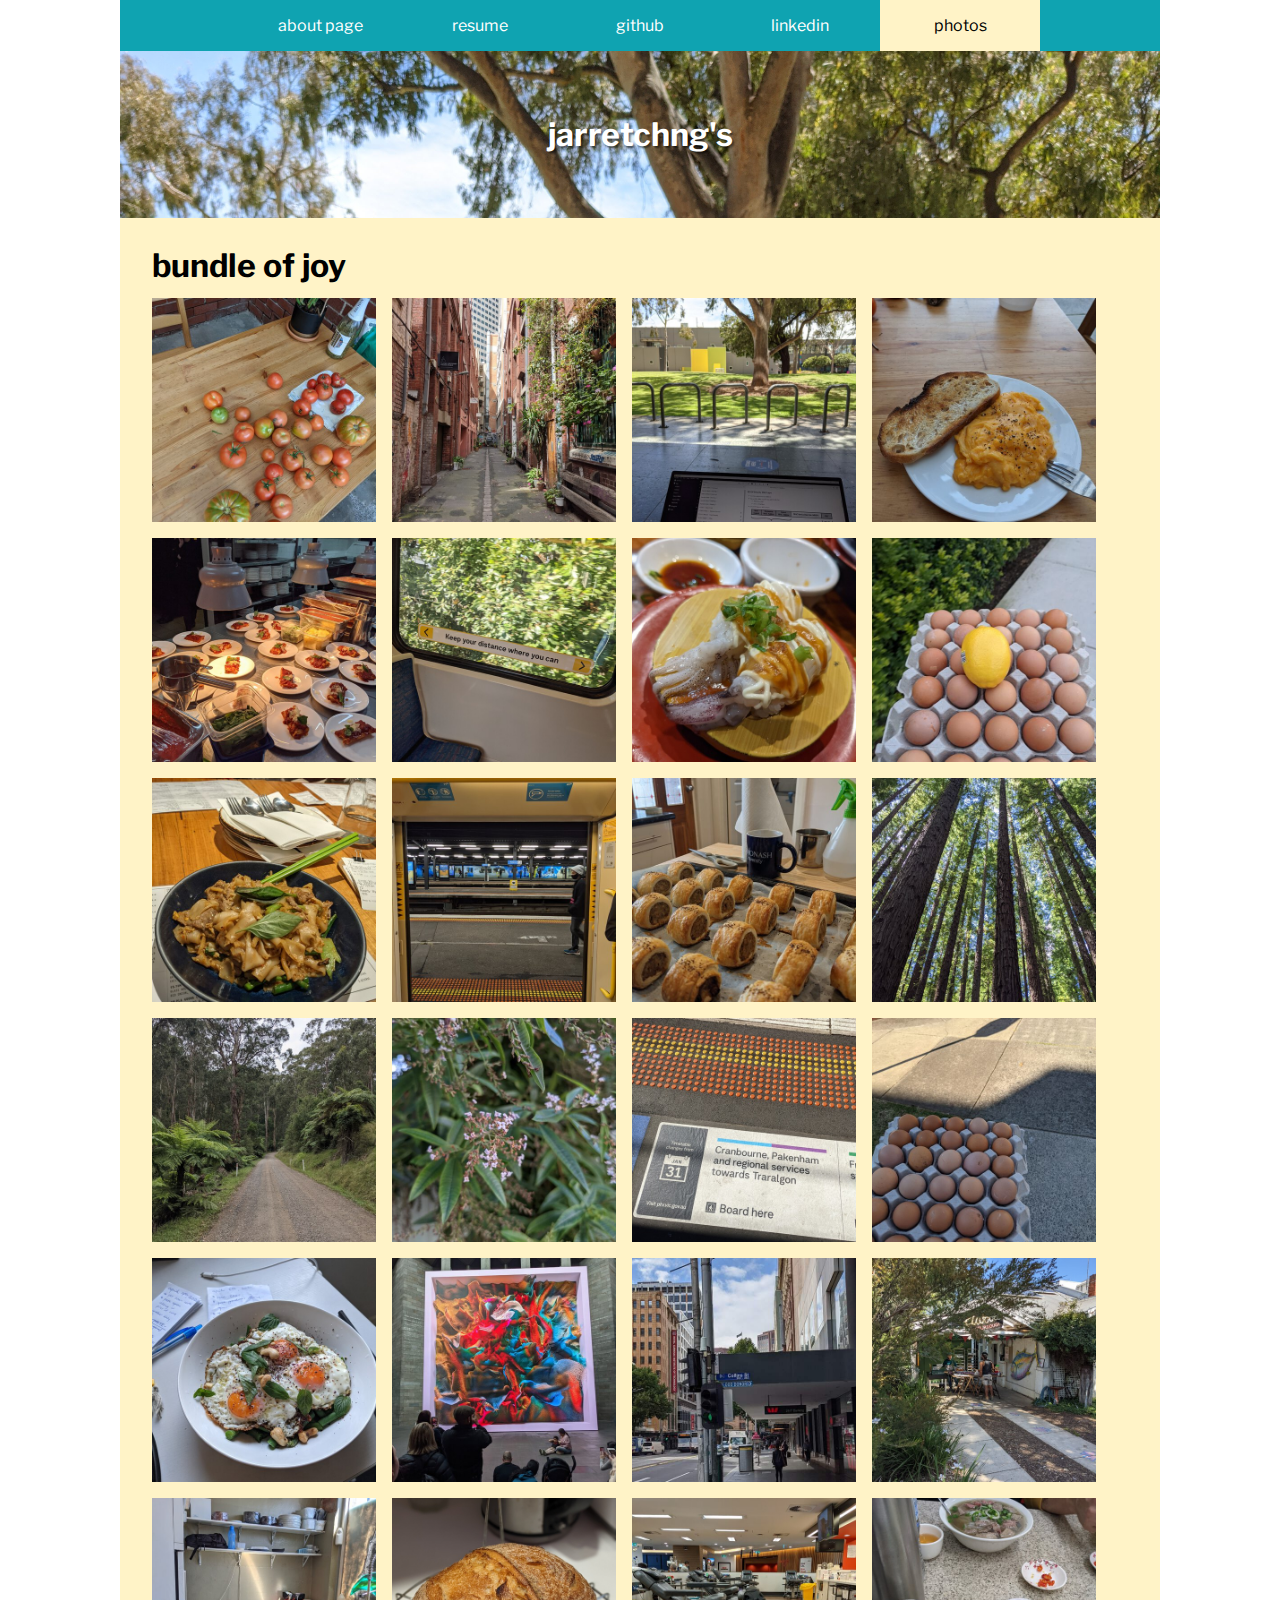
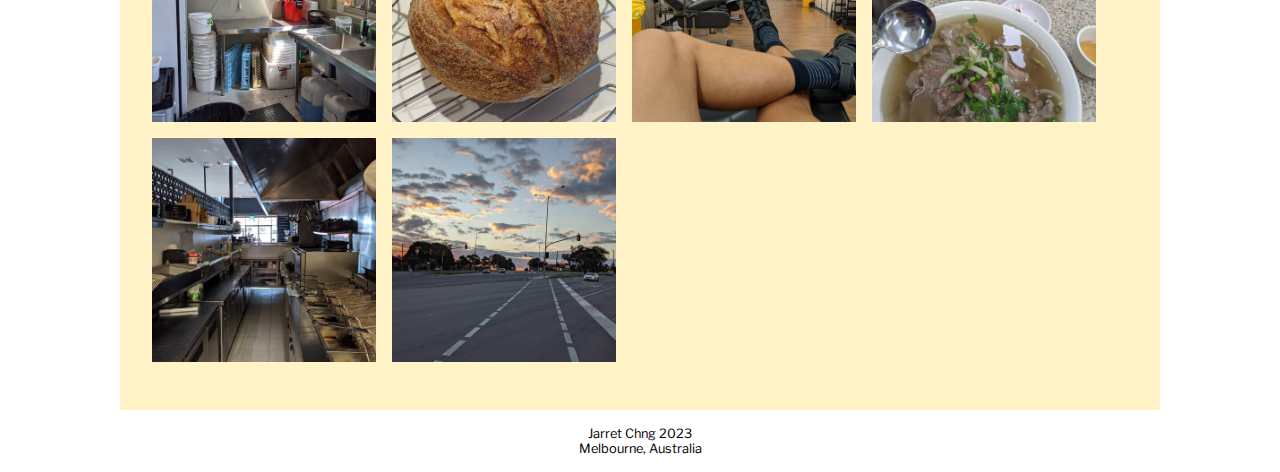
==== photos.html @ 10e005a6 "Add LinkedIn" ====
<!DOCTYPE html>
<html lang="en">

<head>
  <meta charset="UTF-8" />
  <meta name="viewport" content="width=device-width, initial-scale=1.0" />
  <title>photos</title>
  <link rel="preconnect" href="https://fonts.gstatic.com">
  <link href="https://fonts.googleapis.com/css2?family=Libre+Franklin&display=swap" rel="stylesheet">
  <link rel="stylesheet" href="./style.css" />
</head>

<body>
  <main>
    <div class="menubar">
      <div class="menu">
        <ul>
          <li><a href="./index.html">about page</a></li>
          <li><a href="./resume.html">resume</a></li>
          <li><a href="https://github.com/jchng/">github</a></li>
          <li><a href="https://www.linkedin.com/in/jarretchng/">linkedin</a></li>
          <li><a class="active" href="./photos.html">photos</a></li>
        </ul>
      </div>
      <div class="heading">
        <h1>
          jarretchng's
        </h1>
      </div>
    </div>
    <section class="gallery">
      <h1>bundle of joy</h1>
      <div>
        <img src='img/thumbs/img1.jpg'>
        <img src='img/thumbs/img2.jpg'>
        <img src='img/thumbs/img3.jpg'>
        <img src='img/thumbs/img4.jpg'>
        <img src='img/thumbs/img5.jpg'>
        <img src='img/thumbs/img6.jpg'>
        <img src='img/thumbs/img7.jpg'>
        <img src='img/thumbs/img8.jpg'>
        <img src='img/thumbs/img9.jpg'>
        <img src='img/thumbs/img10.jpg'>
        <img src='img/thumbs/img11.jpg'>
        <img src='img/thumbs/img12.jpg'>
        <img src='img/thumbs/img13.jpg'>
        <img src='img/thumbs/img14.jpg'>
        <img src='img/thumbs/img15.jpg'>
        <img src='img/thumbs/img16.jpg'>
        <img src='img/thumbs/img17.jpg'>
        <img src='img/thumbs/img18.jpg'>
        <img src='img/thumbs/img19.jpg'>
        <img src='img/thumbs/img20.jpg'>
        <img src='img/thumbs/img21.jpg'>
        <img src='img/thumbs/img22.jpg'>
        <img src='img/thumbs/img23.jpg'>
        <img src='img/thumbs/img24.jpg'>
        <img src='img/thumbs/img25.jpg'>
        <img src='img/thumbs/img26.jpg'>
      </div>
    </section>
  </main>
</body>
<footer>
  <p>Jarret Chng 2023</p>
  <p>Melbourne, Australia</p>
</footer>
<script type="text/javascript" src="./script.js"></script>

</html>
---- style.css ----
﻿* {
  margin: 0;
  padding: 0;
  box-sizing: border-box;
  font-family: 'Libre Franklin', sans-serif;
}

main {
  min-height: 80vh;
  background: #fff3c7;
  display: flex;
  flex-direction: column;
  max-width: 65rem;
  margin: 0 auto;
}

section {
  padding: 2rem;
  line-height: 2rem;
}

h1 {
  margin-bottom: 1rem;
}

h1:not(:first-child) {
  padding-top: 3rem;
}

footer {
  display: flex;
  flex-direction: column;
  align-items: center;
  margin: 1rem 1rem;
  font-size: 0.8rem;
}

.heading {
  background-color: #ff5050;
  color: #000;
  padding: 4rem;
  display: flex;
  width: 100%;
  justify-content: center;
  background-repeat: no-repeat;
  background-size: 100%;
  transition-duration: 0.5s;
  position: relative;
}

.heading:active {
  padding-top: 15rem;
  padding-bottom: 15rem;
  transition-duration: 1s;
}

.heading h1 {
  padding: 0;
  font-weight: bold;
  color: #ffffff;
  margin: 0;
  text-shadow: 2px 2px 2px #00000080;
}

.menu ul {
  list-style-type: none;
  background-color: #0FA3B1;
  color: #fff;
  display: flex;
  flex-wrap: wrap;
  justify-content: center;
}

a {
  text-decoration: none;
  color: #0FA3B1;
}

.menu ul li a {
  padding: 1rem 2rem 1rem 2rem;
  width: 10rem;
  display: flex;
  justify-content: center;
  color: #fff
}

.menu ul li a.active {
  background-color: #fff3c7;
  color: #000;
}

.menu ul li a:hover:not(.active) {
  background-color: #D9E5D6;
  color: #000;
  transition-duration: 100ms;
}

section li {
  margin-left: 2rem;
  color: #000;
}

/* Referenced from */
/* https://www.benmarshall.me/responsive-iframes/ */
.iframe-container {
  padding-top: 56.25%;
  position: relative;
}

.iframe-container iframe {
  border: 0;
  height: 100%;
  left: 0;
  position: absolute;
  top: 0;
  width: 100%;
  max-width: 100ch;
}

.gallery div img {
  padding-right: 1rem;
  padding-bottom: 1rem;
  max-width: 15rem;
}

.gallery div {
  max-width: 100ch;
  display: flex;
  flex-wrap: wrap;
}

@media screen and (max-width: 700px) {
  .menu ul li a {
    padding: 0.5rem 0.4rem;
    width: auto;
  }

  .heading:hover {
    padding-top: 10rem;
    padding-bottom: 10rem;
    transition-duration: 1s;
  }
}

.column div {
  margin-right: 1rem;
}
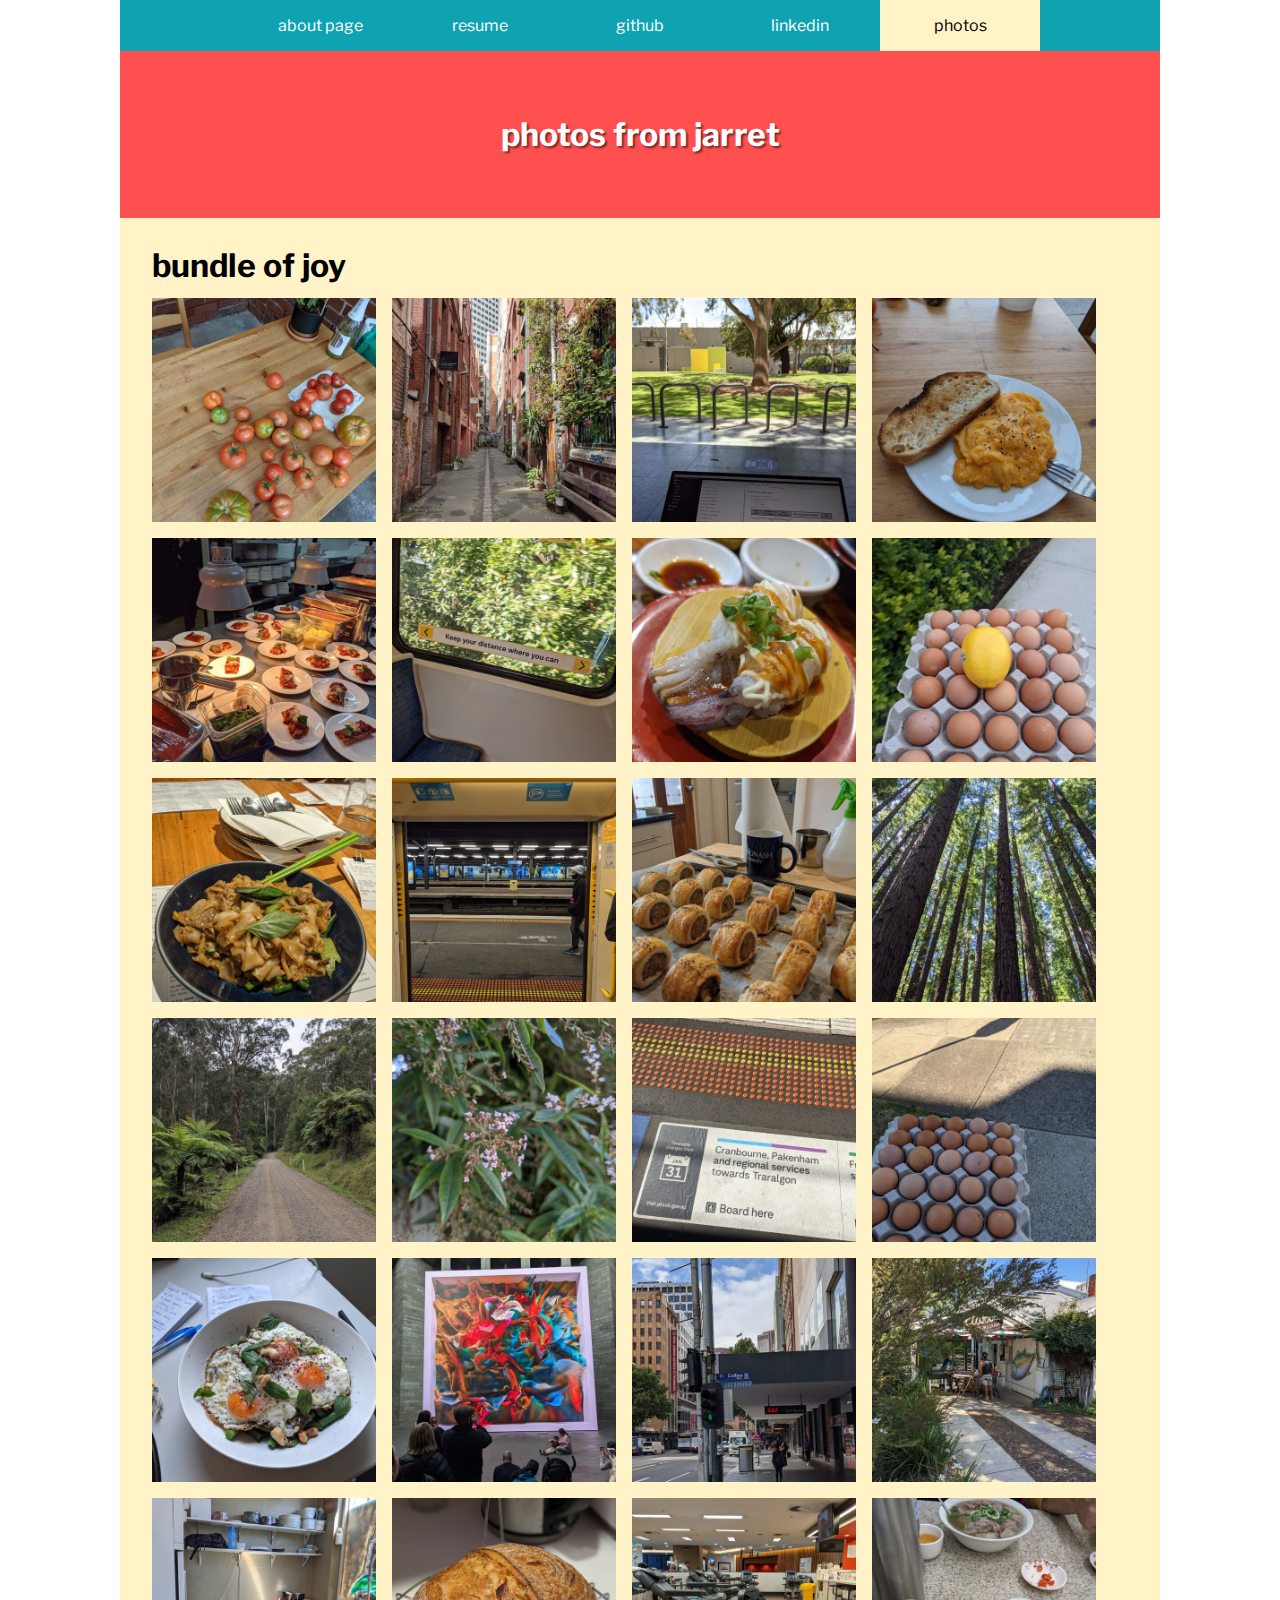
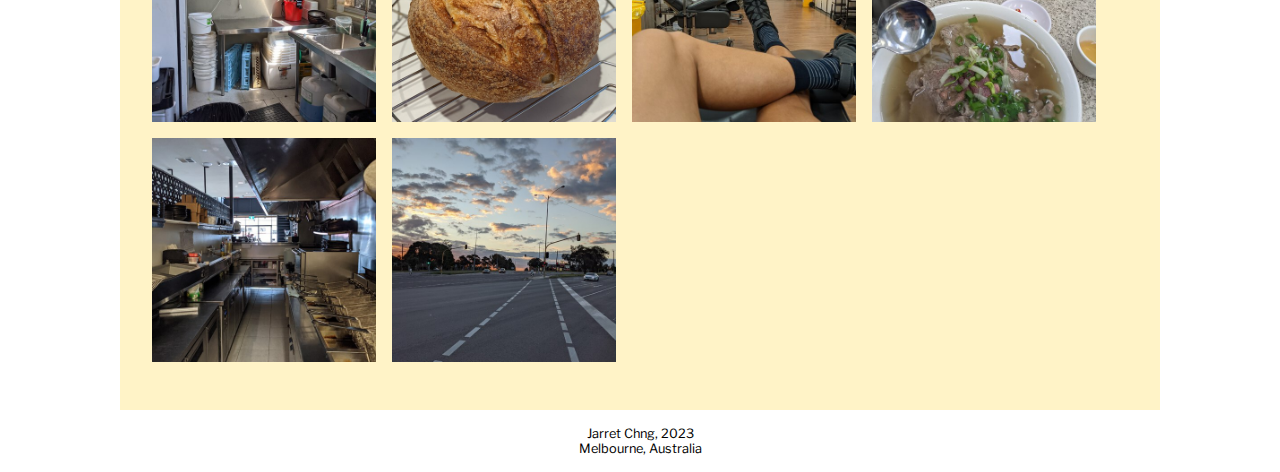
==== commit 2766b5f0: "Minor updates" ====
--- a/photos.html
+++ b/photos.html
@@ -24,7 +24,7 @@
       </div>
       <div class="heading">
         <h1>
-          jarretchng's
+          photos from jarret
         </h1>
       </div>
     </div>
@@ -62,7 +62,7 @@
   </main>
 </body>
 <footer>
-  <p>Jarret Chng 2023</p>
+  <p>Jarret Chng, 2023</p>
   <p>Melbourne, Australia</p>
 </footer>
 <script type="text/javascript" src="./script.js"></script>
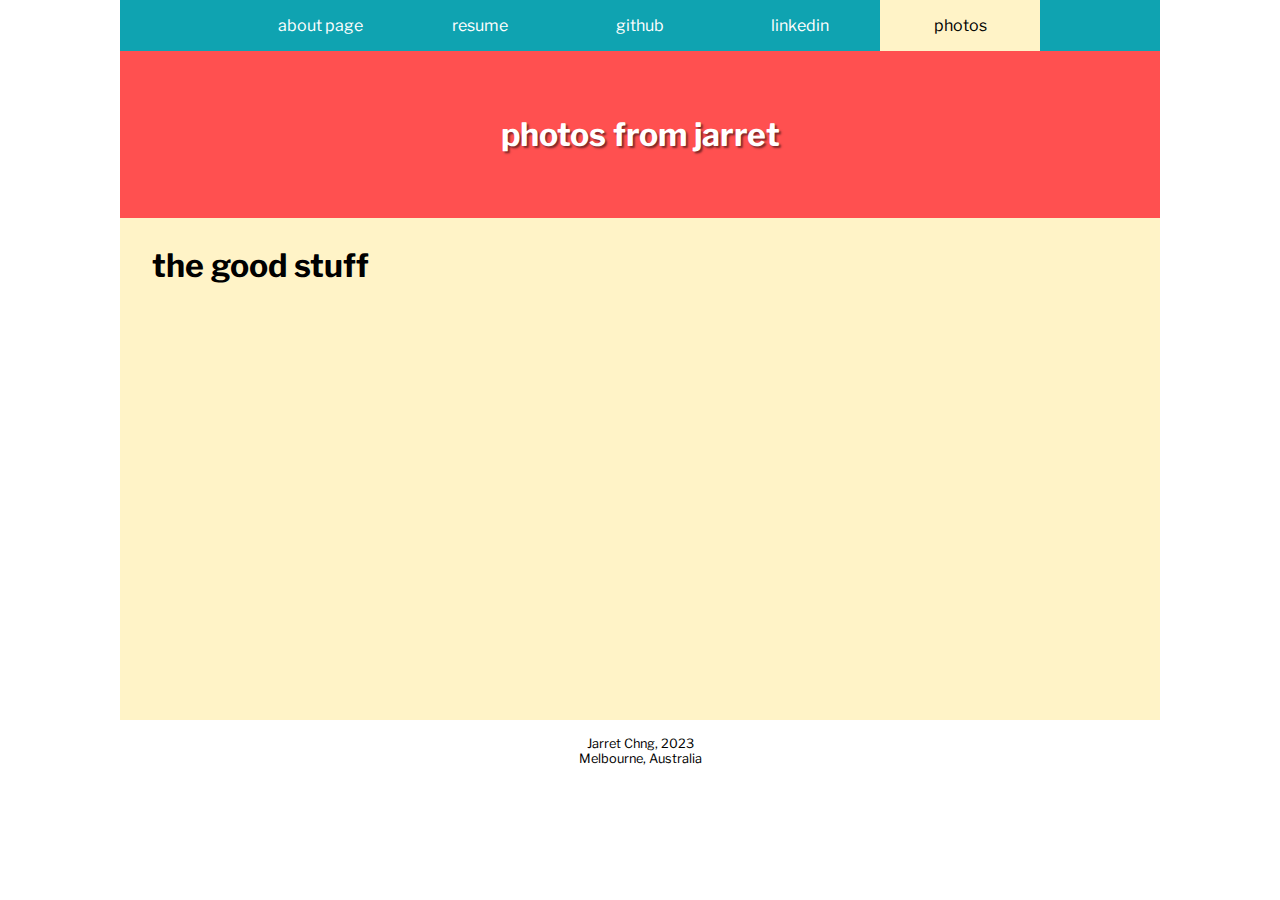
==== commit afb6002a: "Remove old images and scripts from repository" ====
--- a/photos.html
+++ b/photos.html
@@ -29,34 +29,8 @@
       </div>
     </div>
     <section class="gallery">
-      <h1>bundle of joy</h1>
-      <div>
-        <img src='img/thumbs/img1.jpg'>
-        <img src='img/thumbs/img2.jpg'>
-        <img src='img/thumbs/img3.jpg'>
-        <img src='img/thumbs/img4.jpg'>
-        <img src='img/thumbs/img5.jpg'>
-        <img src='img/thumbs/img6.jpg'>
-        <img src='img/thumbs/img7.jpg'>
-        <img src='img/thumbs/img8.jpg'>
-        <img src='img/thumbs/img9.jpg'>
-        <img src='img/thumbs/img10.jpg'>
-        <img src='img/thumbs/img11.jpg'>
-        <img src='img/thumbs/img12.jpg'>
-        <img src='img/thumbs/img13.jpg'>
-        <img src='img/thumbs/img14.jpg'>
-        <img src='img/thumbs/img15.jpg'>
-        <img src='img/thumbs/img16.jpg'>
-        <img src='img/thumbs/img17.jpg'>
-        <img src='img/thumbs/img18.jpg'>
-        <img src='img/thumbs/img19.jpg'>
-        <img src='img/thumbs/img20.jpg'>
-        <img src='img/thumbs/img21.jpg'>
-        <img src='img/thumbs/img22.jpg'>
-        <img src='img/thumbs/img23.jpg'>
-        <img src='img/thumbs/img24.jpg'>
-        <img src='img/thumbs/img25.jpg'>
-        <img src='img/thumbs/img26.jpg'>
+      <h1>the good stuff</h1>
+      <div id="imageContainer">
       </div>
     </section>
   </main>
@@ -65,6 +39,6 @@
   <p>Jarret Chng, 2023</p>
   <p>Melbourne, Australia</p>
 </footer>
-<script type="text/javascript" src="./script.js"></script>
-
+<script type="module" src="./script.js"></script>
+<script type="module" src="./populateGallery.js"></script>
 </html>
--- a/style.css
+++ b/style.css
@@ -145,3 +145,18 @@
 .column div {
   margin-right: 1rem;
 }
+
+.wsp-logo {
+  min-height: 80px;
+  min-width: 80px;
+  background-color: #ff372f;
+  display: flex;
+  align-items: center;
+  justify-content: center;
+}
+
+.wsp-logo img {
+  max-width: 50px;
+  margin-top: 10px;
+  filter: invert(100%);
+}
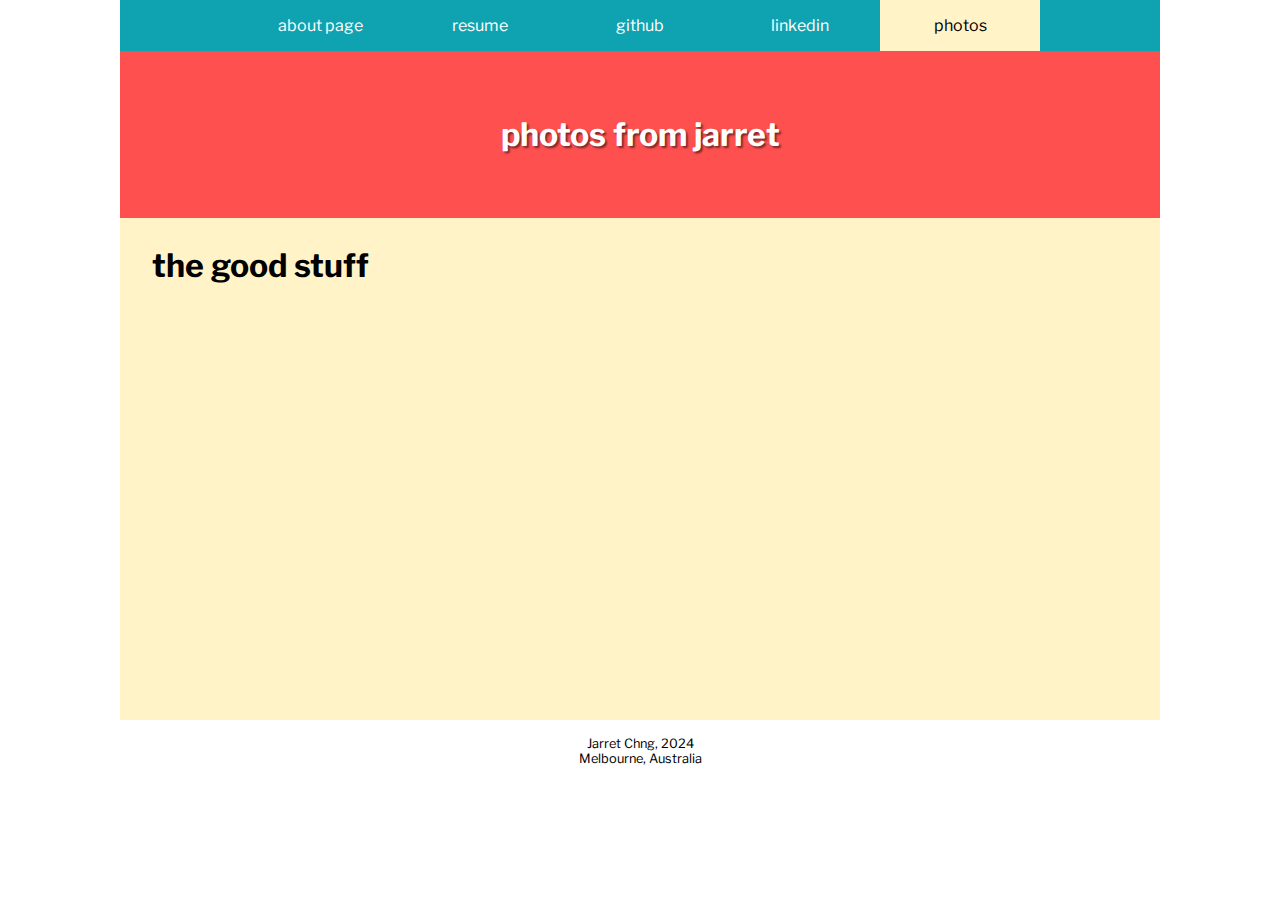
==== commit 1c3e1b6b: "2024 Update" ====
--- a/photos.html
+++ b/photos.html
@@ -36,7 +36,7 @@
   </main>
 </body>
 <footer>
-  <p>Jarret Chng, 2023</p>
+  <p>Jarret Chng, 2024</p>
   <p>Melbourne, Australia</p>
 </footer>
 <script type="module" src="./script.js"></script>
--- a/style.css
+++ b/style.css
@@ -117,10 +117,39 @@
   max-width: 100ch;
 }
 
+section.gallery {
+  padding-right: 1rem;
+}
+
 .gallery div img {
   padding-right: 1rem;
   padding-bottom: 1rem;
-  max-width: 15rem;
+  max-width: 100%;
+
+  /* Custom, iPhone Retina */
+  @media only screen and (min-width : 320px) {
+    max-width: 100%;
+  }
+
+  /* Extra Small Devices, Phones */
+  @media only screen and (min-width : 480px) {
+    max-width: 50%;
+  }
+
+  /* Small Devices, Tablets */
+  @media only screen and (min-width : 768px) {
+    max-width: 33.3%;
+  }
+
+  /* Medium Devices, Desktops */
+  @media only screen and (min-width : 992px) {
+    max-width: 25%;
+  }
+
+  /* Large Devices, Wide Screens */
+  @media only screen and (min-width : 1200px) {
+    max-width: 25%;
+  }
 }
 
 .gallery div {
@@ -129,7 +158,7 @@
   flex-wrap: wrap;
 }
 
-@media screen and (max-width: 700px) {
+@media screen and (max-width: 768px) {
   .menu ul li a {
     padding: 0.5rem 0.4rem;
     width: auto;
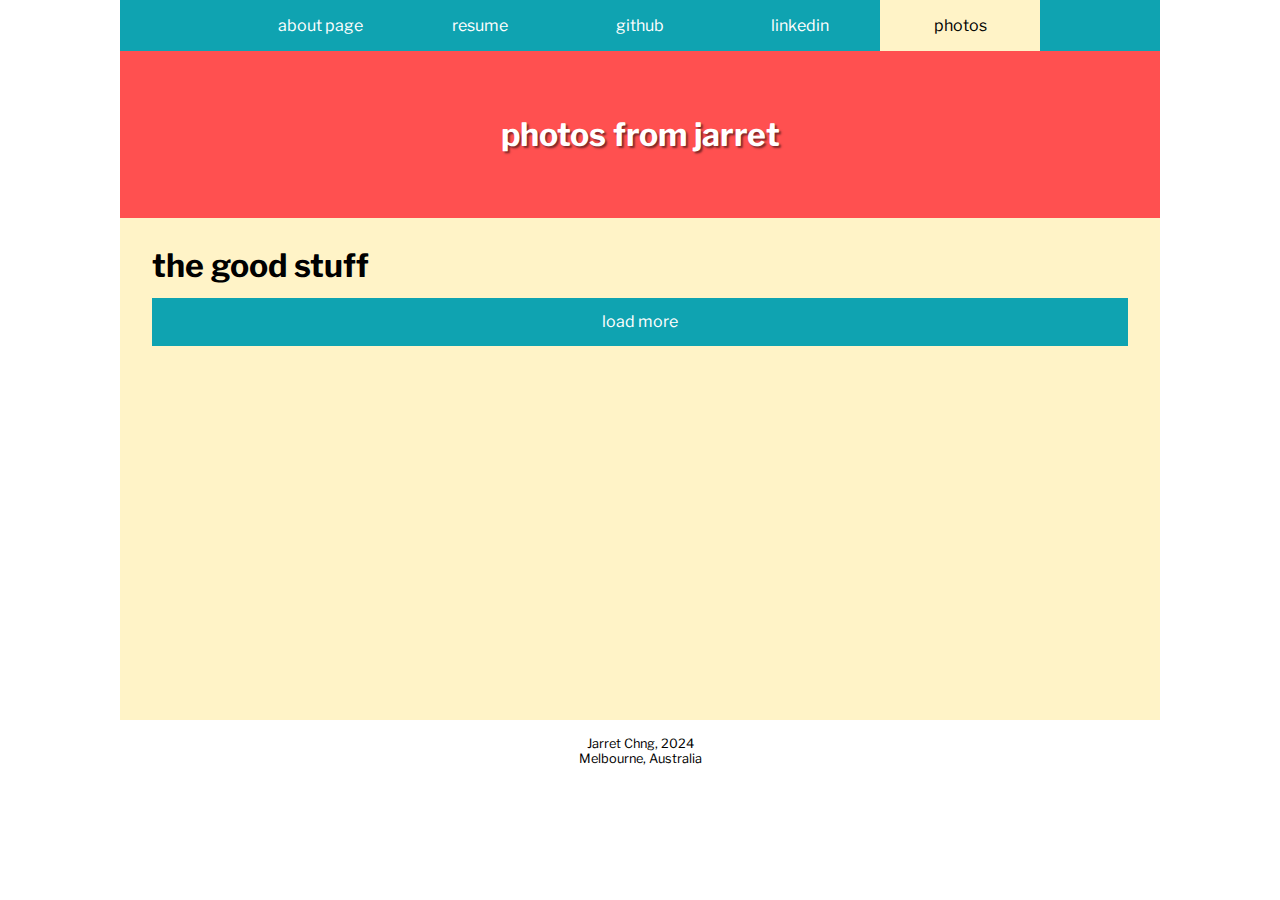
==== commit 15366b7b: "Button to fetch more images" ====
--- a/photos.html
+++ b/photos.html
@@ -32,6 +32,7 @@
       <h1>the good stuff</h1>
       <div id="imageContainer">
       </div>
+      <a class="load-button" onclick="fetchImagesInChunks()">load more</a>
     </section>
   </main>
 </body>
--- a/style.css
+++ b/style.css
@@ -158,6 +158,16 @@
   flex-wrap: wrap;
 }
 
+.gallery .load-button {
+  display: flex;
+  height: 3rem;
+  margin-right: 1rem;
+  padding-top: 0.5rem;
+  justify-content: center;
+  color: #fff;
+  background-color: #0FA3B1;
+}
+
 @media screen and (max-width: 768px) {
   .menu ul li a {
     padding: 0.5rem 0.4rem;
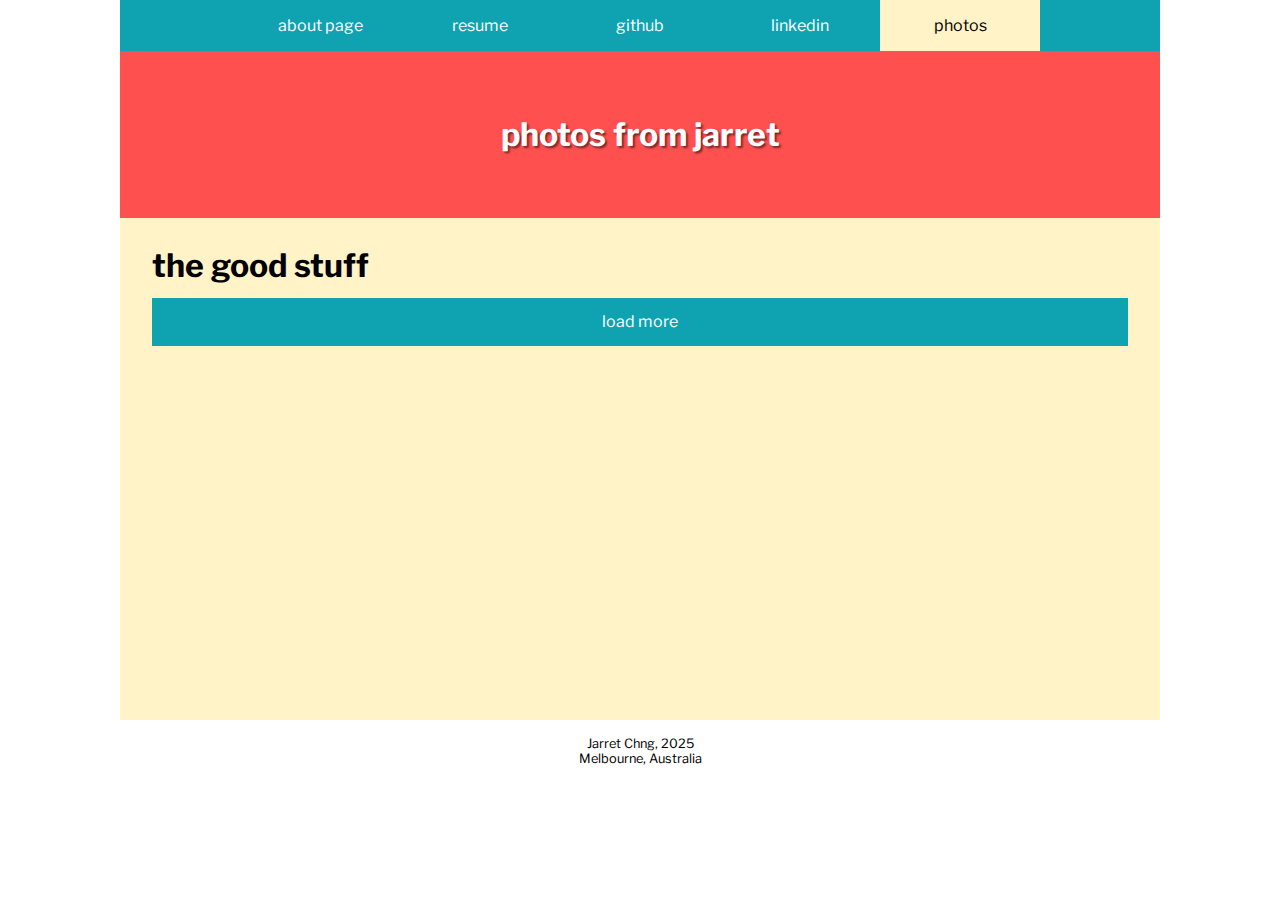
==== commit a9791313: "It is 2025" ====
--- a/photos.html
+++ b/photos.html
@@ -17,8 +17,8 @@
         <ul>
           <li><a href="./index.html">about page</a></li>
           <li><a href="./resume.html">resume</a></li>
-          <li><a href="https://github.com/jchng/">github</a></li>
-          <li><a href="https://www.linkedin.com/in/jarretchng/">linkedin</a></li>
+          <li><a href="https://github.com/jchng/" target="_blank">github</a></li>
+          <li><a href="https://www.linkedin.com/in/jarretchng/" target="_blank">linkedin</a></li>
           <li><a class="active" href="./photos.html">photos</a></li>
         </ul>
       </div>
@@ -37,9 +37,9 @@
   </main>
 </body>
 <footer>
-  <p>Jarret Chng, 2024</p>
+  <p>Jarret Chng, 2025</p>
   <p>Melbourne, Australia</p>
 </footer>
 <script type="module" src="./script.js"></script>
-<script type="module" src="./populateGallery.js"></script>
+<script type="module">import { fetchImagesInChunks } from "./populateGallery.js"; window.fetchImagesInChunks = fetchImagesInChunks;</script>
 </html>
--- a/style.css
+++ b/style.css
@@ -168,6 +168,12 @@
   background-color: #0FA3B1;
 }
 
+.gallery .load-button:hover:not(.active) {
+  background-color: #D9E5D6;
+  color: #000;
+  transition-duration: 100ms;
+}
+
 @media screen and (max-width: 768px) {
   .menu ul li a {
     padding: 0.5rem 0.4rem;
